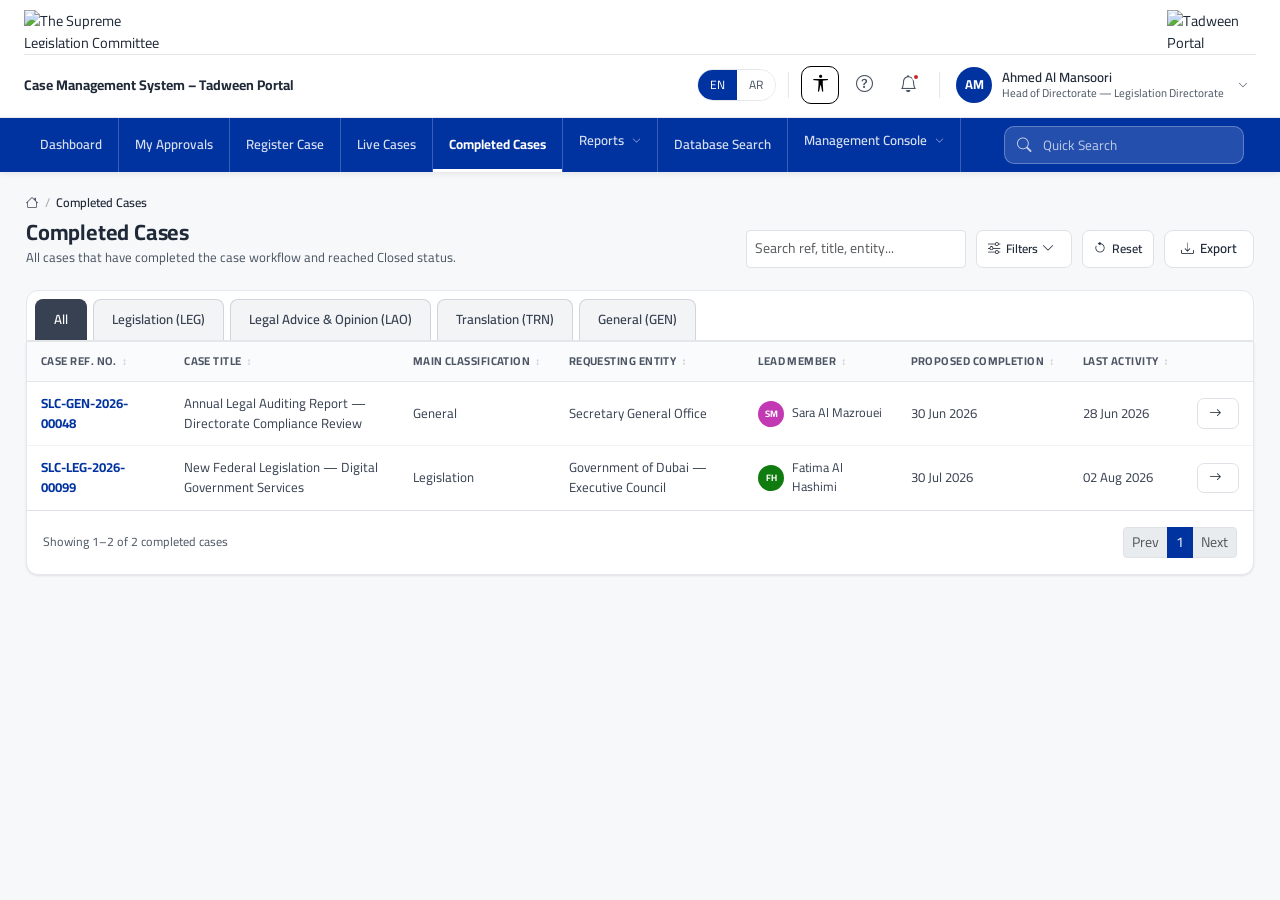
==== completed-cases.html @ bbded7d1 "Arabic text per client PPT, Register Case accordion, All tabs and filter updates - Arabic (slides 2-" ====
<!DOCTYPE html>
<html lang="en" dir="ltr">
<head>
<meta charset="UTF-8">
<script>(function(){try{localStorage.removeItem("slc_theme");}catch(e){}})();</script>
<link rel="icon" type="image/png" href="assets/dubai-crest-icon.png">
<meta name="viewport" content="width=device-width, initial-scale=1.0">
<title>Completed Cases — Case Management System – Tadween Portal</title>
<link href="https://cdn.jsdelivr.net/npm/bootstrap@5.3.3/dist/css/bootstrap.min.css" rel="stylesheet">
<link href="https://cdn.jsdelivr.net/npm/bootstrap-icons@1.11.3/font/bootstrap-icons.css" rel="stylesheet">
<link href="css/styles.css?v=2" rel="stylesheet">
</head>
<body>

<div id="__pageBody">

  <div class="page-title-row">
    <div>
      <h1 class="page-title" data-en="Completed Cases" data-ar="معاملات مغلقة">Completed Cases</h1>
      <div class="page-subtitle">All cases that have completed the case workflow and reached Closed status.</div>
    </div>
    <div class="page-title-actions">
      <input type="text" class="form-control form-control-sm" id="fSearch" placeholder="Search ref, title, entity..." style="width:220px;">
      <button class="btn btn-light border btn-sm" id="fToggleBtn" data-bs-toggle="collapse" data-bs-target="#fMoreFilters" aria-expanded="false">
        <i class="bi bi-sliders"></i>Filters<i class="bi bi-chevron-down ms-1"></i>
      </button>
      <button class="btn btn-light border btn-sm" id="fResetBtn"><i class="bi bi-arrow-counterclockwise"></i>Reset</button>
      <button class="btn btn-light border" id="exportBtn"><i class="bi bi-download"></i>Export</button>
    </div>
  </div>

  <!-- Additional filters (collapsed by default) -->
  <div class="collapse" id="fMoreFilters">
    <div class="filter-bar">
      <div class="row g-2 align-items-end">
        <div class="col-lg-2 col-md-3">
          <label>Main Classification</label>
          <select class="form-select form-select-sm" id="fMainClass"><option value="">All Main Classifications</option></select>
        </div>
        <div class="col-lg-2 col-md-3">
          <label>Sub-Classification</label>
          <select class="form-select form-select-sm" id="fCaseType"><option value="">Select main classification first...</option></select>
        </div>
        <div class="col-lg-2 col-md-3">
          <label>Team Leader</label>
          <select class="form-select form-select-sm" id="fLead"><option value="">All Team Leaders</option></select>
        </div>
        <div class="col-lg-2 col-md-3">
          <label>Duration From</label>
          <input type="date" class="form-control form-control-sm" id="fDateFrom">
        </div>
        <div class="col-lg-2 col-md-3">
          <label>Duration To</label>
          <input type="date" class="form-control form-control-sm" id="fDateTo">
        </div>
      </div>
    </div>
  </div>

  <!-- Classification tabs -->
  <div class="tab-nav" id="ccClassTabs">
    <button type="button" class="tab-btn active" data-code="ALL" data-en="All" data-ar="الكل">All</button>
    <button type="button" class="tab-btn" data-code="LEG" data-en="Legislation (LEG)" data-ar="التشريعات">Legislation (LEG)</button>
    <button type="button" class="tab-btn" data-code="LAO" data-en="Legal Advice &amp; Opinion (LAO)" data-ar="الفتوى والرأي القانوني">Legal Advice &amp; Opinion (LAO)</button>
    <button type="button" class="tab-btn" data-code="TRN" data-en="Translation (TRN)" data-ar="الترجمة">Translation (TRN)</button>
    <button type="button" class="tab-btn" data-code="GEN" data-en="General (GEN)" data-ar="العامة">General (GEN)</button>
  </div>

  <!-- Table -->
  <div class="table-card" style="border-top-left-radius:0;border-top-right-radius:0;">
    <div class="table-scroll">
      <table class="table-modern mb-0" id="completedCasesTable">
        <thead>
          <tr>
            <th class="sortable" data-sort="ref" data-en="Case Ref. No." data-ar="المرجع">Case Ref. No.</th>
            <th class="sortable" data-sort="title" data-en="Case Title" data-ar="عنوان المعاملة">Case Title</th>
            <th class="sortable" data-sort="workType" data-en="Main Classification" data-ar="التصنيف الأساسي">Main Classification</th>
            <th class="sortable" data-sort="requestingEntity" data-en="Requesting Entity" data-ar="الجهة الحكومية">Requesting Entity</th>
            <th class="sortable" data-sort="lead" data-en="Lead Member" data-ar="قائد المعاملة">Lead Member</th>
            <th class="sortable" data-sort="pcd" data-en="Proposed Completion" data-ar="موعد الانجاز">Proposed Completion</th>
            <th class="sortable" data-sort="lastActivity" data-en="Last Activity" data-ar="أخر تحديث">Last Activity</th>
            <th></th>
          </tr>
        </thead>
        <tbody id="completedCasesTbody"></tbody>
      </table>
    </div>
    <div class="d-flex align-items-center justify-content-between flex-wrap gap-2 px-3 py-3 border-top">
      <div class="text-muted-soft" id="ccResultCount" style="font-size:12.3px;"></div>
      <nav>
        <ul class="pagination pagination-sm mb-0" id="ccPagination"></ul>
      </nav>
    </div>
  </div>

</div>

<script src="https://cdn.jsdelivr.net/npm/bootstrap@5.3.3/dist/js/bootstrap.bundle.min.js"></script>
<script src="js/demo-data.js"></script>
<script src="js/app.js"></script>
<script src="js/completed-cases.js"></script>
</body>
</html>
---- css/styles.css ----
/* ============================================================================
   SLC Case Management System — Design System
   Supreme Legislation Committee, Dubai — Static Prototype

   Brand colors, typography and logos sourced from the official
   "Supreme Legislation Committee Brand Identity Guidelines" (First
   Edition 2020) and Government of Dubai visual identity manual.
   ============================================================================ */

@import url('https://fonts.googleapis.com/css2?family=Cairo:wght@400;500;600;700;800;900&family=Poppins:wght@400;500;600;700;800&display=swap');

:root {
  /* Blue + Grey enterprise government theme (replaces the earlier gold/bronze theme) */
  --primary-blue: #0033A0;
  --dark-blue: #0033A0;
  --darker-blue: #003D6B;
  --light-blue: #EAF4FB;

  --grey-50: #F7F8FA;
  --grey-100: #F3F4F6;
  --grey-200: #E5E7EB;
  --grey-400: #9CA3AF;
  --grey-600: #4B5563;
  --grey-800: #1F2937;

  --hover-red: #C62828;
  --hover-red-light: #FDECEC;

  --white: #FFFFFF;

  /* Legacy variable names kept so existing component CSS below (badges, tables,
     cards, etc.) repaints automatically under the new palette without a full rewrite. */
  --slc-primary: var(--primary-blue);
  --slc-primary-dark: var(--dark-blue);
  --slc-primary-darker: var(--darker-blue);
  --slc-secondary: #107C10;
  --slc-teal: #4DA3D9;
  --slc-brand-grey: #B2B2B2;
  --slc-bg: var(--grey-50);
  --slc-card: var(--white);
  --slc-text: var(--grey-800);
  --slc-muted: var(--grey-600);
  --slc-border: var(--grey-200);
  --slc-danger: var(--hover-red);
  --slc-warning: #D97706;
  --slc-success: #16A34A;
  --slc-info: var(--primary-blue);
  --slc-header-h: 108px;
  --slc-topnav-h: 48px;
  --slc-radius: 12px;
  --slc-radius-sm: 8px;
  --slc-shadow-sm: 0 1px 2px rgba(16, 24, 40, .04), 0 1px 3px rgba(16, 24, 40, .06);
  --slc-shadow-md: 0 4px 12px rgba(16, 24, 40, .06), 0 2px 4px rgba(16, 24, 40, .04);
  --slc-shadow-lg: 0 12px 32px rgba(16, 24, 40, .10);
  --slc-font: "Segoe UI", "Cairo", -apple-system, BlinkMacSystemFont, "Helvetica Neue", Arial, sans-serif;
}

* { box-sizing: border-box; }

html, body {
  height: 100%;
}

body {
  font-family: var(--slc-font);
  background: var(--slc-bg);
  color: var(--slc-text);
  font-size: 14.5px;
  line-height: 1.5;
  -webkit-font-smoothing: antialiased;
}

a { text-decoration: none; color: var(--slc-primary); }
a:hover { color: var(--hover-red); }

::selection { background: rgba(107, 79, 36, .18); }

/* Scrollbar */
::-webkit-scrollbar { width: 9px; height: 9px; }
::-webkit-scrollbar-track { background: transparent; }
::-webkit-scrollbar-thumb { background: #CBD5E1; border-radius: 8px; }
::-webkit-scrollbar-thumb:hover { background: #9CA3AF; }

/* ---------------------------------------------------------------------- */
/* App Shell — horizontal top navigation (no sidebar)                     */
/* ---------------------------------------------------------------------- */
.app-shell { display: flex; flex-direction: column; min-height: 100vh; }
.app-main { flex: 1; min-width: 0; display: flex; flex-direction: column; }

.app-brand-bar {
  background: #fff; border-bottom: 1px solid var(--slc-border);
  display: flex; flex-direction: column; justify-content: center; gap: 8px;
  padding: 10px 24px; position: sticky; top: 0; z-index: 40; min-height: var(--slc-header-h);
}
.app-brand-row { display: flex; align-items: center; justify-content: space-between; gap: 16px; }
.app-brand-row-logos { padding-bottom: 6px; border-bottom: 1px solid var(--slc-border); }
.app-brand-logo { height: 38px; width: auto; max-width: 180px; object-fit: contain; }
.app-brand-logo.logo-on-dark { display: none; }
[data-theme="dark"] .app-brand-logo.logo-on-light { display: none; }
[data-theme="dark"] .app-brand-logo.logo-on-dark { display: inline-block; }
.app-brand-name { white-space: nowrap; overflow: hidden; text-overflow: ellipsis; }
@media (max-width: 900px) {
  .app-brand-name { display: none; }
}

/* Horizontal top menu bar (below the header) */
.app-topnav {
  background: var(--dark-blue); position: sticky; top: var(--slc-header-h); z-index: 39;
  box-shadow: 0 2px 6px rgba(0,0,0,.08);
}
.app-topnav-inner { display: flex; align-items: stretch; padding: 0 24px; }
.app-topnav-inner > .topnav-link,
.app-topnav-inner > .topnav-item {
  border-right: 1px solid rgba(255,255,255,.22);
}
[dir="rtl"] .app-topnav-inner > .topnav-link,
[dir="rtl"] .app-topnav-inner > .topnav-item {
  border-right: none; border-left: 1px solid rgba(255,255,255,.22);
}
.topnav-link {
  display: flex; align-items: center; gap: 6px; padding: 13px 16px; font-size: 13.3px; font-weight: 600;
  color: rgba(255,255,255,.85); white-space: nowrap; position: relative; cursor: pointer; border: none; background: none;
}
.topnav-link i.bi-chevron-down { font-size: 9px; margin-left: 2px; opacity: .8; }
.topnav-link:hover, .topnav-link:focus { color: #fff; background: var(--hover-red); }
.topnav-link.active { color: #fff; background: var(--primary-blue); font-weight: 700; }
.topnav-link.active::after {
  content: ""; position: absolute; left: 0; right: 0; bottom: 0; height: 3px; background: #fff;
}

.topnav-item { position: relative; }
.topnav-dropdown {
  display: none; position: absolute; top: 100%; left: 0; min-width: 260px; background: #fff;
  border-radius: 0 0 10px 10px; box-shadow: var(--slc-shadow-lg); border: 1px solid var(--slc-border); border-top: none;
  z-index: 50; padding: 6px; max-height: 70vh; overflow-y: auto;
}
.topnav-item:hover .topnav-dropdown, .topnav-item.dropdown-open .topnav-dropdown { display: block; }
.topnav-dropdown a {
  display: flex; align-items: center; gap: 10px; padding: 9px 12px; border-radius: 8px;
  font-size: 13px; font-weight: 500; color: var(--slc-text); white-space: nowrap;
}
.topnav-dropdown a i { color: var(--slc-muted); width: 16px; text-align: center; }
.topnav-dropdown a:hover { background: var(--hover-red-light); color: var(--hover-red); }
.topnav-dropdown a:hover i { color: var(--hover-red); }
[dir="rtl"] .topnav-dropdown { left: auto; right: 0; }

/* Search box, pinned to the far right of the top menu bar */
.topnav-search { margin-left: auto; display: flex; align-items: center; padding: 8px 12px; }
.topnav-search .header-search { max-width: 260px; }
.topnav-search .header-search input {
  background: rgba(255,255,255,.14); border-color: rgba(255,255,255,.28); color: #fff;
}
.topnav-search .header-search input::placeholder { color: rgba(255,255,255,.7); }
.topnav-search .header-search i { color: rgba(255,255,255,.75); }
.topnav-search .header-search input:focus { background: #fff; color: var(--slc-text); box-shadow: 0 0 0 3px rgba(255,255,255,.25); }
.topnav-search .header-search input:focus + i,
.topnav-search .header-search input:focus ~ i { color: var(--slc-muted); }

.mobile-nav-toggle { display: none; }
@media (max-width: 900px) {
  .app-topnav-inner { flex-direction: column; padding: 0; display: none; }
  .app-topnav.mobile-open .app-topnav-inner { display: flex; }
  .topnav-item, .topnav-link { width: 100%; }
  .topnav-dropdown { position: static; box-shadow: none; border: none; display: none !important; }
  .topnav-item.dropdown-open .topnav-dropdown { display: block !important; }
  .mobile-nav-toggle { display: flex; }
  .topnav-search { margin-left: 0; width: 100%; padding: 10px 14px; }
  .topnav-search .header-search { max-width: none; }
}

.header-search {
  flex: 1; max-width: 440px; position: relative;
}
.header-search input {
  width: 100%; border: 1px solid var(--slc-border); background: var(--slc-bg);
  border-radius: 10px; padding: 8px 14px 8px 38px; font-size: 13.5px;
}
.header-search i { position: absolute; left: 13px; top: 50%; transform: translateY(-50%); color: var(--slc-muted); }
[dir="rtl"] .header-search input { padding: 8px 38px 8px 14px; }
[dir="rtl"] .header-search i { left: auto; right: 13px; }
.header-search input:focus { outline: none; border-color: var(--slc-primary); background: #fff; box-shadow: 0 0 0 3px rgba(0, 120, 212,.12); }

.header-actions { display: flex; align-items: center; gap: 6px; }

/* Accessibility (demo) — toggled by the eye icon in the top-right utility area */
html.a11y-mode { font-size: 106%; }
html.a11y-mode body { line-height: 1.65; }
html.a11y-mode a, html.a11y-mode .topnav-link, html.a11y-mode .tab-btn { text-decoration: underline; }
html.a11y-mode *:focus-visible { outline: 3px solid var(--hover-red) !important; outline-offset: 2px; }
.header-icon-btn {
  width: 38px; height: 38px; border-radius: 10px; border: 1px solid transparent;
  background: transparent; display: flex; align-items: center; justify-content: center;
  color: #4B5563; font-size: 17px; position: relative; cursor: pointer;
}
.header-icon-btn:hover { background: var(--hover-red-light); color: var(--hover-red); }

/* Accessibility icon — kept pure black/white (not color-dependent) for users
   who can only distinguish black and white. */
#a11yToggleBtn { color: #000; border-color: #000; }
#a11yToggleBtn:hover, #a11yToggleBtn.a11y-active { background: #000; color: #fff; }
.header-icon-btn .dot {
  position: absolute; top: 6px; right: 6px; width: 8px; height: 8px; border-radius: 50%;
  background: var(--slc-danger); border: 2px solid #fff;
}
.header-divider { width: 1px; height: 26px; background: var(--slc-border); margin: 0 6px; }

.header-user { display: flex; align-items: center; gap: 10px; padding: 4px 8px 4px 4px; border-radius: 10px; cursor: pointer; }
.header-user:hover { background: var(--slc-bg); }
.avatar {
  width: 36px; height: 36px; border-radius: 50%; display: flex; align-items: center; justify-content: center;
  color: #fff; font-weight: 700; font-size: 13px; flex-shrink: 0;
}
.header-user-text { line-height: 1.25; }
.header-user-text .name { font-size: 13.3px; font-weight: 600; color: var(--slc-text); }
.header-user-text .role { font-size: 11.3px; color: var(--slc-muted); }

.lang-switch {
  display: flex; align-items: center; border: 1px solid var(--slc-border); border-radius: 20px; overflow: hidden;
  font-size: 12px; font-weight: 600;
}
.lang-switch button { border: none; background: #fff; padding: 6px 12px; color: var(--slc-muted); cursor: pointer; }
.lang-switch button.active { background: var(--slc-primary); color: #fff; }

/* Breadcrumb + page header */
.page-wrap { padding: 22px 26px 60px; max-width: 1600px; }
.breadcrumb-row { display: flex; align-items: center; gap: 6px; font-size: 12.5px; color: var(--slc-muted); margin-bottom: 6px; }
.breadcrumb-row a { color: var(--slc-muted); }
.breadcrumb-row a:hover { color: var(--hover-red); }

.form-check-input:checked { background-color: var(--slc-primary); border-color: var(--slc-primary); }
.form-check-input:focus { border-color: var(--slc-primary); box-shadow: 0 0 0 3px rgba(107, 79, 36, .18); }
.form-control:focus, .form-select:focus { border-color: var(--slc-primary); box-shadow: 0 0 0 3px rgba(107, 79, 36, .18); }
.breadcrumb-row .sep { opacity: .5; }
.breadcrumb-row .current { color: var(--slc-text); font-weight: 600; }

.page-title-row { display: flex; align-items: flex-end; justify-content: space-between; gap: 16px; margin-bottom: 22px; flex-wrap: wrap; }
.page-title { font-size: 22px; font-weight: 700; color: var(--slc-text); margin: 0; letter-spacing: -.2px; }
.page-subtitle { font-size: 13px; color: var(--slc-muted); margin-top: 3px; }
.page-title-actions { display: flex; gap: 10px; flex-wrap: wrap; }

/* ---------------------------------------------------------------------- */
/* Buttons                                                                 */
/* ---------------------------------------------------------------------- */
.btn { font-size: 13.3px; font-weight: 600; border-radius: 9px; padding: 8px 16px; border: 1px solid transparent; }
.btn-sm { padding: 5px 11px; font-size: 12.3px; border-radius: 7px; }
.btn-primary { background: var(--slc-primary); border-color: var(--slc-primary); }
.btn-primary:hover { background: var(--hover-red); border-color: var(--hover-red); }
.btn-outline-primary { color: var(--slc-primary); border-color: var(--grey-200); }
.page-item.active .page-link { background-color: var(--slc-primary); border-color: var(--slc-primary); color: #fff; }
.page-link { color: var(--slc-primary); }
.page-link:hover { color: var(--hover-red); background: var(--hover-red-light); }
.btn-outline-primary:hover { background: var(--hover-red); border-color: var(--hover-red); color: #fff; }
.btn-light { background: #fff; border-color: var(--slc-border); color: var(--slc-text); }
.btn-light:hover { background: var(--slc-bg); }
.btn-success { background: var(--slc-secondary); border-color: var(--slc-secondary); }
.btn i { margin-right: 6px; }
[dir="rtl"] .btn i { margin-right: 0; margin-left: 6px; }

/* ---------------------------------------------------------------------- */
/* Cards                                                                   */
/* ---------------------------------------------------------------------- */
.card { border: 1px solid var(--slc-border); border-radius: var(--slc-radius); box-shadow: var(--slc-shadow-sm); }
.card-header { background: #fff; border-bottom: 1px solid var(--slc-border); padding: 14px 18px; font-weight: 700; font-size: 14px; }
.card-body { padding: 18px; }

.kpi-card {
  background: #fff; border: 1px solid var(--slc-border); border-radius: var(--slc-radius);
  padding: 18px; box-shadow: var(--slc-shadow-sm); position: relative; overflow: hidden;
}
.kpi-card .kpi-icon {
  width: 42px; height: 42px; border-radius: 11px; display: flex; align-items: center; justify-content: center;
  font-size: 19px; margin-bottom: 14px;
}
.kpi-card .kpi-value { font-size: 26px; font-weight: 800; color: var(--slc-text); line-height: 1; }
.kpi-card .kpi-label { font-size: 12.5px; color: var(--slc-muted); margin-top: 6px; font-weight: 500; }
.kpi-card .kpi-trend { font-size: 11.5px; font-weight: 700; margin-top: 10px; display: flex; align-items: center; gap: 4px; }

.kpi-card-link { display: block; text-decoration: none; color: inherit; transition: transform .15s ease, box-shadow .15s ease, border-color .15s ease; border-radius: var(--slc-radius); }
.kpi-card-link:hover { transform: translateY(-2px); text-decoration: none; color: inherit; }
.kpi-card-link:hover .kpi-card { box-shadow: var(--slc-shadow-md); border-color: var(--grey-400); }

/* Compact variant — icon sits next to the value, used on the Dashboard */
.kpi-card.compact { padding: 12px 14px; }
.kpi-card.compact .kpi-top { display: flex; align-items: center; gap: 10px; }
.kpi-card.compact .kpi-icon { width: 32px; height: 32px; border-radius: 9px; font-size: 15px; margin-bottom: 0; flex-shrink: 0; }
.kpi-card.compact .kpi-value { font-size: 21px; }
.kpi-card.compact .kpi-label { font-size: 12px; margin-top: 5px; }
.kpi-card.compact .kpi-trend { font-size: 11px; margin-top: 6px; }
.kpi-card .kpi-trend.up { color: var(--slc-success); }
.kpi-card .kpi-trend.down { color: var(--slc-danger); }

.section-card { background: #fff; border: 1px solid var(--slc-border); border-radius: var(--slc-radius); box-shadow: var(--slc-shadow-sm); margin-bottom: 18px; scroll-margin-top: 84px; transition: box-shadow .3s ease, border-color .3s ease; }
.section-card.section-flash { border-color: var(--primary-blue); box-shadow: 0 0 0 3px rgba(0,120,212,.25); }
.section-card .sc-header {
  display: flex; align-items: center; justify-content: space-between; padding: 15px 18px;
  border-bottom: 1px solid var(--slc-border); font-weight: 700; font-size: 14.5px;
}
.section-card .sc-body { padding: 18px; }

/* ---------------------------------------------------------------------- */
/* Badges / Status                                                         */
/* ---------------------------------------------------------------------- */
.badge-status {
  display: inline-flex; align-items: center; gap: 5px; padding: 3px 10px; border-radius: 20px;
  font-size: 11.3px; font-weight: 700; white-space: nowrap;
}
.badge-status::before { content: ""; width: 6px; height: 6px; border-radius: 50%; background: currentColor; }
.badge-muted { background: #F3F4F6; color: #6B7280; }
.badge-warning { background: #FEF3C7; color: #B45309; }
.badge-orange { background: #FFE8D1; color: #C2540A; }
.badge-info { background: var(--light-blue); color: var(--primary-blue); }
.badge-primary-dark { background: #D6EAF8; color: var(--dark-blue); }
.badge-navy { background: #BFDDF6; color: var(--darker-blue); }
.badge-purple-dark { background: #EDE3F8; color: #6B3FA0; }
.badge-purple { background: #F1E9FE; color: #7C3AED; }
.badge-pale-yellow { background: #FEF9C3; color: #A16207; }
.badge-maroon { background: #FCE7E3; color: #7C2D12; }
.badge-success { background: #DCFCE7; color: #15803D; }
.badge-danger { background: #FEE2E2; color: #B91C1C; }
.badge-pink { background: #FCE7F3; color: #BE185D; }
.badge-grey { background: #F3F4F6; color: #6B7280; }
.badge-dark-brown { background: var(--grey-100); color: var(--grey-600); }

.badge-urgency-Low { background: #EEF2FF; color: #4338CA; padding: 2px 9px; border-radius: 20px; font-size: 11px; font-weight: 700; }
.badge-urgency-Medium { background: var(--light-blue); color: var(--dark-blue); padding: 2px 9px; border-radius: 20px; font-size: 11px; font-weight: 700; }
.badge-urgency-High { background: #FFEDD5; color: #C2410C; padding: 2px 9px; border-radius: 20px; font-size: 11px; font-weight: 700; }
.badge-urgency-Very.High, .badge-urgency-VeryHigh { background: #FEE2E2; color: #B91C1C; padding: 2px 9px; border-radius: 20px; font-size: 11px; font-weight: 700; }

.classified-flag {
  display: inline-flex; align-items: center; gap: 4px; font-size: 10.5px; font-weight: 700;
  color: var(--dark-blue); background: var(--light-blue); padding: 2px 8px; border-radius: 6px; border: 1px solid #BFDDF6;
}
tr.row-classified { background: var(--grey-50) !important; }
tr.row-classified:hover { background: var(--hover-red-light) !important; }

/* ---------------------------------------------------------------------- */
/* Tables                                                                  */
/* ---------------------------------------------------------------------- */
.table-modern { width: 100%; border-collapse: separate; border-spacing: 0; font-size: 13.2px; }
.table-modern thead th {
  background: #FAFBFD; color: #4B5563; font-weight: 700; font-size: 11.3px;
  text-transform: uppercase; letter-spacing: .04em; padding: 11px 14px; text-align: left;
  border-bottom: 1px solid var(--slc-border); white-space: nowrap;
}
[dir="rtl"] .table-modern thead th { text-align: right; }
.table-modern tbody td { padding: 12px 14px; border-bottom: 1px solid #F1F3F6; vertical-align: middle; color: #374151; }
.table-modern tbody tr:hover { background: var(--hover-red-light); }
.table-modern tbody tr:last-child td { border-bottom: none; }
.table-modern .ref-link { font-weight: 700; color: var(--primary-blue); }
.table-card { background: #fff; border: 1px solid var(--slc-border); border-radius: var(--slc-radius); overflow: hidden; box-shadow: var(--slc-shadow-sm); }
.table-scroll { overflow-x: auto; }

.filter-bar { background: #fff; border: 1px solid var(--slc-border); border-radius: var(--slc-radius); padding: 14px 16px; margin-bottom: 16px; box-shadow: var(--slc-shadow-sm); }
.filter-bar .form-select, .filter-bar .form-control { font-size: 12.8px; border-radius: 8px; }
.filter-bar label { font-size: 11px; font-weight: 700; color: var(--slc-muted); text-transform: uppercase; letter-spacing: .03em; margin-bottom: 4px; }

/* Sortable table headers (Live Cases / Completed Cases) */
.table-modern th.sortable { cursor: pointer; user-select: none; white-space: nowrap; }
.table-modern th.sortable::after { content: "\2195"; font-size: 10px; opacity: .35; margin-left: 5px; }
.table-modern th.sortable.sort-asc::after { content: "\2191"; opacity: 1; color: var(--slc-primary); }
.table-modern th.sortable.sort-desc::after { content: "\2193"; opacity: 1; color: var(--slc-primary); }

/* ---------------------------------------------------------------------- */
/* Milestone tracker (Case Workspace)                                      */
/* ---------------------------------------------------------------------- */
.milestone-tracker { display: flex; align-items: flex-start; overflow-x: auto; padding: 6px 2px 4px; }
.ms-step { flex: 1; min-width: 118px; text-align: center; position: relative; padding: 0 6px; }
.ms-step .ms-line { position: absolute; top: 17px; left: -50%; width: 100%; height: 2px; background: var(--slc-border); z-index: 0; }
.ms-step:first-child .ms-line { display: none; }
.ms-step.done .ms-line, .ms-step.current .ms-line { background: var(--slc-primary); }
.ms-dot {
  width: 34px; height: 34px; border-radius: 50%; background: #fff; border: 2px solid var(--slc-border);
  display: flex; align-items: center; justify-content: center; margin: 0 auto 8px; position: relative; z-index: 1;
  font-size: 14px; color: var(--slc-muted); font-weight: 700;
}
.ms-step.done .ms-dot { background: var(--slc-primary); border-color: var(--slc-primary); color: #fff; }
.ms-step.current .ms-dot { background: #fff; border-color: var(--slc-primary); color: var(--slc-primary); box-shadow: 0 0 0 4px rgba(0, 120, 212,.14); }
.ms-label { font-size: 11.6px; font-weight: 600; color: var(--slc-muted); }
.ms-step.done .ms-label, .ms-step.current .ms-label { color: var(--slc-text); }
.ms-step.current .ms-label { color: var(--dark-blue); font-weight: 700; }

/* ---------------------------------------------------------------------- */
/* Workflow stepper (Case Workspace) — Registered / Pre-Approved /          */
/* In Progress / Pre-Closure Approval / Closed. Blue = done/current,       */
/* grey = upcoming. Red is reserved for hover only.                        */
/* ---------------------------------------------------------------------- */
.workflow-stepper { display: flex; align-items: flex-start; overflow-x: auto; padding: 10px 2px 4px; }
.wf-step { flex: 1; min-width: 140px; text-align: center; position: relative; padding: 0 8px; cursor: default; }
.wf-step .wf-line { position: absolute; top: 20px; left: -50%; width: 100%; height: 3px; background: var(--grey-200); z-index: 0; }
.wf-step:first-child .wf-line { display: none; }
.wf-step.done .wf-line, .wf-step.current .wf-line { background: var(--primary-blue); }
.wf-dot {
  width: 40px; height: 40px; border-radius: 50%; background: #fff; border: 3px solid var(--grey-200);
  display: flex; align-items: center; justify-content: center; margin: 0 auto 10px; position: relative; z-index: 1;
  font-size: 16px; color: var(--grey-400); font-weight: 700;
}
.wf-step.done .wf-dot { background: var(--primary-blue); border-color: var(--primary-blue); color: #fff; }
.wf-step.current .wf-dot { background: #fff; border-color: var(--primary-blue); color: var(--primary-blue); box-shadow: 0 0 0 5px var(--light-blue); }
.wf-label { font-size: 12.5px; font-weight: 600; color: var(--grey-400); }
.wf-step.done .wf-label, .wf-step.current .wf-label { color: var(--slc-text); }
.wf-step.current .wf-label { color: var(--primary-blue); font-weight: 800; }

/* ---------------------------------------------------------------------- */
/* Horizontal tab interface — Register Case / Case Workspace              */
/* ---------------------------------------------------------------------- */
.tab-nav {
  display: flex; gap: 6px; overflow-x: auto; background: #fff; border: 1px solid var(--slc-border);
  border-radius: var(--slc-radius) var(--slc-radius) 0 0; padding: 8px 8px 0;
}
.tab-btn {
  border: 1px solid #D1D5DB; background: #F3F4F6; border-bottom: none; padding: 10px 18px; font-size: 13.3px; font-weight: 600;
  color: #374151; white-space: nowrap; position: relative; cursor: pointer; border-radius: 8px 8px 0 0;
  transition: color .15s ease, background .15s ease;
}
.tab-btn:hover { background: var(--hover-red-light); color: var(--hover-red); }
.tab-btn.active { background: #374151; color: #FFFFFF; border-color: #374151; }
.tab-btn.active:hover { background: #374151; color: #FFFFFF; }
.tab-panels { background: #fff; border: 1px solid var(--slc-border); border-top: none; border-radius: 0 0 var(--slc-radius) var(--slc-radius); box-shadow: var(--slc-shadow-sm); margin-bottom: 18px; }
.tab-panel { display: none; padding: 20px; animation: tabFadeIn .18s ease; }
.tab-panel.active { display: block; }
/* Accordion sections — Register Case */
.case-accordion { display: flex; flex-direction: column; gap: 10px; margin-bottom: 18px; }
.acc-item { background: #fff; border: 1px solid var(--slc-border); border-radius: var(--slc-radius); box-shadow: var(--slc-shadow-sm); overflow: hidden; }
.acc-head {
  width: 100%; display: flex; align-items: center; justify-content: space-between; border: none; background: #F3F4F6;
  padding: 12px 18px; font-size: 14px; font-weight: 700; color: #374151; cursor: pointer; text-align: left;
  transition: color .15s ease, background .15s ease;
}
.acc-head:hover { background: var(--hover-red-light); color: var(--hover-red); }
.acc-item.open .acc-head { background: #374151; color: #FFFFFF; }
.acc-head i { transition: transform .2s ease; }
.acc-item.open .acc-head i { transform: rotate(180deg); }
.acc-body { display: none; padding: 20px; animation: tabFadeIn .18s ease; }
.acc-item.open .acc-body { display: block; }
@keyframes tabFadeIn { from { opacity: 0; transform: translateY(4px); } to { opacity: 1; transform: translateY(0); } }

/* ---------------------------------------------------------------------- */
/* Expandable workspace sections                                          */
/* ---------------------------------------------------------------------- */
.ws-section { background: #fff; border: 1px solid var(--slc-border); border-radius: var(--slc-radius); margin-bottom: 14px; overflow: hidden; box-shadow: var(--slc-shadow-sm); }
.ws-section-head {
  display: flex; align-items: center; gap: 12px; padding: 15px 18px; cursor: pointer; user-select: none;
}
.ws-section-head:hover { background: #FAFBFE; }
.ws-section-head .ws-icon {
  width: 36px; height: 36px; border-radius: 9px; background: var(--light-blue); color: var(--slc-primary);
  display: flex; align-items: center; justify-content: center; font-size: 16px; flex-shrink: 0;
}
.ws-section-head .ws-title { font-weight: 700; font-size: 14.5px; flex: 1; }
.ws-section-head .ws-meta { font-size: 12px; color: var(--slc-muted); margin-right: 8px; }
.ws-section-head .chevron { transition: transform .2s ease; color: var(--slc-muted); }
.ws-section.open .chevron { transform: rotate(180deg); }
.ws-section-body { padding: 0 18px 20px; display: none; }
.ws-section.open .ws-section-body { display: block; }

/* ---------------------------------------------------------------------- */
/* Activity timeline                                                       */
/* ---------------------------------------------------------------------- */
.timeline { position: relative; padding-left: 30px; }
[dir="rtl"] .timeline { padding-left: 0; padding-right: 30px; }
.timeline::before { content: ""; position: absolute; left: 10px; top: 4px; bottom: 4px; width: 2px; background: var(--slc-border); }
[dir="rtl"] .timeline::before { left: auto; right: 10px; }
.timeline-item { position: relative; padding-bottom: 22px; }
.timeline-item:last-child { padding-bottom: 0; }
.timeline-dot {
  position: absolute; left: -30px; top: 2px; width: 22px; height: 22px; border-radius: 50%;
  background: var(--light-blue); border: 2px solid #fff; box-shadow: 0 0 0 2px var(--slc-border);
  display: flex; align-items: center; justify-content: center; color: var(--slc-primary); font-size: 11px;
}
[dir="rtl"] .timeline-dot { left: auto; right: -30px; }
.timeline-card { background: #FAFBFE; border: 1px solid var(--slc-border); border-radius: 10px; padding: 12px 14px; }
.timeline-head { display: flex; align-items: center; justify-content: between; gap: 8px; margin-bottom: 4px; }
.timeline-type { font-weight: 700; font-size: 13.3px; }
.timeline-meta { font-size: 11.5px; color: var(--slc-muted); }
.timeline-desc { font-size: 12.8px; color: #374151; margin-top: 4px; }
.timeline-attach { display: flex; gap: 6px; margin-top: 8px; flex-wrap: wrap; }
.timeline-attach a { font-size: 11.5px; background: #fff; border: 1px solid var(--slc-border); padding: 3px 9px; border-radius: 7px; color: var(--slc-text); }
.timeline-attach a i { color: var(--slc-primary); margin-right: 4px; }

/* ---------------------------------------------------------------------- */
/* Checklist                                                               */
/* ---------------------------------------------------------------------- */
.checklist-progress-wrap { display: flex; align-items: center; gap: 12px; margin-bottom: 16px; }
.checklist-progress-bar { flex: 1; height: 10px; background: #F3F4F6; border-radius: 20px; overflow: hidden; }
.checklist-progress-bar .fill { height: 100%; background: linear-gradient(90deg, var(--slc-primary), var(--slc-teal)); border-radius: 20px; }

.lc-progress-bar, .reg-progress-bar { flex: 1; height: 6px; min-width: 60px; background: #F3F4F6; border-radius: 20px; overflow: hidden; }
.lc-progress-bar .fill, .reg-progress-bar .fill { height: 100%; background: linear-gradient(90deg, var(--slc-primary), var(--slc-teal)); border-radius: 20px; }
[data-theme="dark"] .lc-progress-bar, [data-theme="dark"] .reg-progress-bar { background: rgba(255, 255, 255, .08); }
.checklist-item { display: flex; align-items: center; gap: 12px; padding: 10px 4px; border-bottom: 1px solid #F1F3F6; }
.checklist-item:last-child { border-bottom: none; }
.checklist-icon { width: 24px; height: 24px; border-radius: 50%; display: flex; align-items: center; justify-content: center; font-size: 12px; flex-shrink: 0; }
.checklist-icon.completed { background: #DCFCE7; color: #16A34A; }
.checklist-icon.pending { background: #F3F4F6; color: #9CA3AF; }
.checklist-icon.attention { background: #FEF3C7; color: #D97706; }
.checklist-label { flex: 1; font-size: 13.2px; }
.checklist-item.completed .checklist-label { color: var(--slc-text); }
.checklist-item.pending .checklist-label { color: var(--slc-muted); }

/* ---------------------------------------------------------------------- */
/* Documents                                                               */
/* ---------------------------------------------------------------------- */
.dropzone {
  border: 2px dashed #BFDDF6; border-radius: var(--slc-radius); background: var(--light-blue);
  padding: 34px 20px; text-align: center; color: var(--slc-muted); margin-bottom: 18px; cursor: pointer;
}
.dropzone:hover { border-color: var(--hover-red); background: var(--hover-red-light); }
.dropzone:hover i { color: var(--hover-red); }
.dropzone i { font-size: 30px; color: var(--slc-primary); margin-bottom: 10px; display: block; }
.doc-row { display: flex; align-items: center; gap: 12px; padding: 11px 6px; border-bottom: 1px solid #F1F3F6; }
.doc-icon { width: 38px; height: 38px; border-radius: 9px; background: var(--light-blue); color: var(--slc-primary); display: flex; align-items: center; justify-content: center; font-size: 17px; flex-shrink: 0; }
.doc-icon.pdf { background: #FEE2E2; color: #B91C1C; }
.doc-icon.word { background: #D6EAF8; color: var(--dark-blue); }

/* ---------------------------------------------------------------------- */
/* Kanban (Tasks)                                                          */
/* ---------------------------------------------------------------------- */
.kanban-col { background: #F8FAFC; border: 1px solid var(--slc-border); border-radius: var(--slc-radius); padding: 12px; height: 100%; }
.kanban-col-head { display: flex; align-items: center; justify-content: space-between; margin-bottom: 12px; padding: 0 4px; }
.kanban-col-head .title { font-weight: 700; font-size: 13px; }
.kanban-card { background: #fff; border: 1px solid var(--slc-border); border-radius: 10px; padding: 12px; margin-bottom: 10px; box-shadow: var(--slc-shadow-sm); }
.kanban-card .k-title { font-size: 12.8px; font-weight: 600; margin-bottom: 6px; }
.kanban-card .k-case { font-size: 11px; color: var(--slc-primary-darker); font-weight: 700; }
.kanban-card .k-meta { display: flex; align-items: center; justify-content: space-between; margin-top: 8px; font-size: 11px; color: var(--slc-muted); }

/* ---------------------------------------------------------------------- */
/* Modals / Toasts                                                         */
/* ---------------------------------------------------------------------- */
.toast-stack { position: fixed; top: 78px; right: 22px; z-index: 999; display: flex; flex-direction: column; gap: 10px; }
[dir="rtl"] .toast-stack { right: auto; left: 22px; }
.slc-toast {
  background: #fff; border: 1px solid var(--slc-border); border-left: 4px solid var(--slc-success);
  border-radius: 10px; box-shadow: var(--slc-shadow-md); padding: 12px 16px; min-width: 300px;
  display: flex; align-items: flex-start; gap: 10px; font-size: 13px; animation: toastIn .25s ease;
}
[dir="rtl"] .slc-toast { border-left: 1px solid var(--slc-border); border-right: 4px solid var(--slc-success); }
.slc-toast i { color: var(--slc-success); font-size: 17px; margin-top: 1px; }
@keyframes toastIn { from { opacity: 0; transform: translateY(-8px); } to { opacity: 1; transform: translateY(0); } }

.demo-success-icon { background: #DCFCE7; color: #16A34A; }
[data-theme="dark"] .demo-success-icon { background: rgba(74, 222, 128, .16); color: #4ADE80; }

/* Login page */
.login-top-logos {
  display: flex; align-items: center; justify-content: space-between; gap: 16px;
  padding: 14px 32px; background: #fff; border-bottom: 1px solid var(--slc-border);
}
.login-shell { min-height: calc(100vh - 74px); display: flex; }
.login-aside {
  flex: 1.1;
  background: url("../assets/SLLandingPAge.png");
  background-size: cover; background-position: center;
  color: #fff; display: flex; flex-direction: column; justify-content: center; padding: 60px 64px; position: relative; overflow: hidden;
}
.login-aside::before {
  content: ""; position: absolute; inset: 0; opacity: .08;
  background-image: url("data:image/svg+xml;utf8,<svg xmlns='http://www.w3.org/2000/svg' width='80' height='80' viewBox='0 0 80 80'><g fill='none' stroke='%23ffffff' stroke-width='1'><path d='M40 0 L80 40 L40 80 L0 40 Z'/><path d='M40 0 L40 80 M0 40 L80 40'/><rect x='20' y='20' width='40' height='40'/></g></svg>");
  background-size: 80px 80px;
}
.login-aside-crest { position: absolute; top: 32px; right: 40px; opacity: .9; }
[dir="rtl"] .login-aside-crest { right: auto; left: 40px; }
.login-form-side { flex: 1; display: flex; align-items: center; justify-content: center; background: #fff; padding: 40px; position: relative; }
.login-lang-switch { position: absolute; top: 24px; right: 40px; }
[dir="rtl"] .login-lang-switch { right: auto; left: 40px; }
.login-card { width: 100%; max-width: 400px; }
.login-card .btn-primary { background: var(--primary-blue); border-color: var(--primary-blue); }
.login-card .btn-primary:hover { background: var(--hover-red); border-color: var(--hover-red); }
.login-card .form-check-input:checked { background-color: var(--primary-blue); border-color: var(--primary-blue); }
.login-card .form-check-input:focus { border-color: var(--primary-blue); box-shadow: 0 0 0 3px rgba(0, 120, 212, .25); }

/* Utility */
.text-muted-soft { color: var(--slc-muted); }
.fw-700 { font-weight: 700; }
.rounded-16 { border-radius: 16px; }
.cursor-pointer { cursor: pointer; }
.chart-box { position: relative; height: 260px; }
.chart-box.sm { height: 200px; }
.legend-dot { width: 9px; height: 9px; border-radius: 50%; display: inline-block; margin-right: 6px; }

/* RTL helpers */
[dir="rtl"] .me-auto { margin-right: 0 !important; margin-left: auto !important; }
[dir="rtl"] .ms-auto { margin-left: 0 !important; margin-right: auto !important; }
[dir="rtl"] .text-start { text-align: right !important; }
[dir="rtl"] .text-end { text-align: left !important; }

/* Responsive */
@media (max-width: 640px) {
  .header-search { display: none; }
  .page-wrap { padding: 16px; }
}

.hidden-print { }
@media print {
  .app-brand-bar, .app-topnav, .filter-bar, .page-title-actions, .toast-stack { display: none !important; }
  .app-main { width: 100%; }
}

/* ============================================================================
   DARK THEME
   Toggled via [data-theme="dark"] on <html>. Core surface/text/border/brand
   variables are redefined here; every rule already written with var(--slc-*)
   above adapts automatically. Rules below cover the remaining hardcoded
   hex values (pastel badges/icons, Bootstrap form controls, dropdowns,
   modals) that don't derive from the variable system.
   ============================================================================ */
[data-theme="dark"] {
  --slc-bg: #0B1220;
  --slc-card: #131C2E;
  --slc-card-alt: #1A2436;
  --slc-hover: rgba(255, 255, 255, .05);
  --slc-text: #E5E9F0;
  --slc-muted: #8FA0B8;
  --slc-border: #26334A;
  --slc-primary: #4DA3E0;
  --slc-primary-dark: #7CC0EE;
  --slc-primary-darker: #A9D6F5;
  --slc-secondary: #2ED573;
  --slc-teal: #4DA3E0;
  --slc-danger: #FF5C82;
  --slc-warning: #FBBF24;
  --slc-success: #4ADE80;
  --slc-info: #4DA3E0;
  --slc-shadow-sm: 0 1px 2px rgba(0, 0, 0, .35), 0 1px 3px rgba(0, 0, 0, .3);
  --slc-shadow-md: 0 4px 14px rgba(0, 0, 0, .45), 0 2px 6px rgba(0, 0, 0, .3);
  --slc-shadow-lg: 0 16px 40px rgba(0, 0, 0, .6);
  color-scheme: dark;
}

/* Scrollbar */
[data-theme="dark"] ::-webkit-scrollbar-thumb { background: #34455F; }
[data-theme="dark"] ::-webkit-scrollbar-thumb:hover { background: #46597A; }
[data-theme="dark"] ::selection { background: rgba(217, 184, 118, .28); }

/* Shell surfaces that use a literal #fff instead of a variable */
[data-theme="dark"] .app-sidebar,
[data-theme="dark"] .app-header,
[data-theme="dark"] .sidebar-collapse-btn,
[data-theme="dark"] .lang-switch button,
[data-theme="dark"] .theme-switch button,
[data-theme="dark"] .btn-light,
[data-theme="dark"] .card,
[data-theme="dark"] .card-header,
[data-theme="dark"] .kpi-card,
[data-theme="dark"] .section-card,
[data-theme="dark"] .table-card,
[data-theme="dark"] .filter-bar,
[data-theme="dark"] .ms-dot,
[data-theme="dark"] .ws-section,
[data-theme="dark"] .timeline-attach a,
[data-theme="dark"] .kanban-card,
[data-theme="dark"] .slc-toast,
[data-theme="dark"] .login-form-side {
  background-color: var(--slc-card);
}
[data-theme="dark"] .ms-step.current .ms-dot { background-color: var(--slc-card); }

[data-theme="dark"] .header-icon-btn { color: #B6C2D6; }
[data-theme="dark"] .header-icon-btn .dot { border-color: var(--slc-card); }
[data-theme="dark"] .header-search input { background: var(--slc-card-alt); color: var(--slc-text); }
[data-theme="dark"] .header-search input:focus { background: var(--slc-card); box-shadow: 0 0 0 3px rgba(217, 184, 118, .18); }
[data-theme="dark"] .header-user:hover { background: var(--slc-hover); }
[data-theme="dark"] .btn-light:hover { background: var(--slc-hover); }
[data-theme="dark"] .doc-row { border-bottom-color: var(--slc-border); }
[data-theme="dark"] .btn-outline-primary { border-color: rgba(217, 184, 118, .45); }
[data-theme="dark"] .ws-section-head:hover { background: var(--slc-card-alt); }
[data-theme="dark"] .ws-section-head .ws-icon,
[data-theme="dark"] .timeline-dot,
[data-theme="dark"] .doc-icon {
  background: rgba(217, 184, 118, .16);
}
[data-theme="dark"] .timeline-dot { border-color: var(--slc-card); box-shadow: 0 0 0 2px var(--slc-border); }
[data-theme="dark"] .doc-icon.pdf { background: rgba(248, 113, 113, .16); color: #FCA5A5; }
[data-theme="dark"] .doc-icon.word { background: rgba(191, 154, 94, .18); color: #D9B876; }
[data-theme="dark"] .timeline-card { background: var(--slc-card-alt); }
[data-theme="dark"] .timeline-desc { color: #C7D2E2; }
[data-theme="dark"] .kanban-col { background: rgba(255, 255, 255, .025); }
[data-theme="dark"] .dropzone { background: rgba(217, 184, 118, .05); border-color: rgba(217, 184, 118, .35); }
[data-theme="dark"] .dropzone:hover { background: rgba(217, 184, 118, .1); }
[data-theme="dark"] .checklist-progress-bar { background: rgba(255, 255, 255, .08); }
[data-theme="dark"] .checklist-item { border-bottom-color: var(--slc-border); }
[data-theme="dark"] .checklist-icon.completed { background: rgba(74, 222, 128, .16); color: #4ADE80; }
[data-theme="dark"] .checklist-icon.pending { background: rgba(255, 255, 255, .08); color: #8FA0B8; }
[data-theme="dark"] .checklist-icon.attention { background: rgba(251, 191, 36, .16); color: #FBBF24; }

/* Icon chips that carry an inline pastel background (KPI tiles, module tiles) */
[data-theme="dark"] .kpi-icon,
[data-theme="dark"] .rc-icon,
[data-theme="dark"] .mt-icon,
[data-theme="dark"] .crc-icon {
  filter: brightness(.6) saturate(1.4);
}

/* Tables */
[data-theme="dark"] .table-modern thead th { background: var(--slc-card-alt); color: #B6C2D6; border-bottom-color: var(--slc-border); }
[data-theme="dark"] .table-modern tbody td { color: #C7D2E2; border-bottom-color: var(--slc-border); }
[data-theme="dark"] .table-modern tbody tr:hover { background: var(--slc-hover); }
[data-theme="dark"] tr.row-classified { background: rgba(217, 184, 118, .07) !important; }
[data-theme="dark"] tr.row-classified:hover { background: rgba(217, 184, 118, .12) !important; }

/* Badges */
[data-theme="dark"] .badge-muted { background: rgba(255, 255, 255, .08); color: #B6C2D6; }
[data-theme="dark"] .badge-warning { background: rgba(217, 119, 6, .2); color: #FCD34D; }
[data-theme="dark"] .badge-orange { background: rgba(194, 84, 10, .22); color: #FDBA74; }
[data-theme="dark"] .badge-info { background: rgba(217, 184, 118, .22); color: #E8CB94; }
[data-theme="dark"] .badge-primary-dark { background: rgba(191, 154, 94, .3); color: #D9B876; }
[data-theme="dark"] .badge-navy { background: rgba(107, 79, 36, .4); color: #F2DFB8; }
[data-theme="dark"] .badge-purple-dark { background: rgba(107, 63, 160, .3); color: #D8B4FE; }
[data-theme="dark"] .badge-purple { background: rgba(124, 58, 237, .26); color: #D8B4FE; }
[data-theme="dark"] .badge-pale-yellow { background: rgba(161, 98, 7, .24); color: #FDE68A; }
[data-theme="dark"] .badge-maroon { background: rgba(124, 45, 18, .3); color: #FCA5A5; }
[data-theme="dark"] .badge-success { background: rgba(21, 128, 61, .24); color: #86EFAC; }
[data-theme="dark"] .badge-danger { background: rgba(185, 28, 28, .26); color: #FCA5A5; }
[data-theme="dark"] .badge-pink { background: rgba(190, 24, 93, .26); color: #F9A8D4; }
[data-theme="dark"] .badge-grey { background: rgba(255, 255, 255, .08); color: #B6C2D6; }
[data-theme="dark"] .badge-dark-brown { background: rgba(146, 90, 42, .3); color: #E7C9A9; }
[data-theme="dark"] .badge-urgency-Low { background: rgba(67, 56, 202, .26); color: #A5B4FC; }
[data-theme="dark"] .badge-urgency-Medium { background: rgba(191, 154, 94, .26); color: #E8CB94; }
[data-theme="dark"] .badge-urgency-High { background: rgba(194, 65, 12, .26); color: #FDBA74; }
[data-theme="dark"] .badge-urgency-Very.High,
[data-theme="dark"] .badge-urgency-VeryHigh { background: rgba(185, 28, 28, .28); color: #FCA5A5; }
[data-theme="dark"] .classified-flag { background: rgba(217, 184, 118, .18); color: #E8CB94; border-color: rgba(217, 184, 118, .4); }

/* Bootstrap form controls, dropdowns, modals, alerts, pagination */
[data-theme="dark"] .form-control,
[data-theme="dark"] .form-select,
[data-theme="dark"] .input-group-text {
  background-color: var(--slc-card-alt);
  border-color: var(--slc-border);
  color: var(--slc-text);
}
[data-theme="dark"] .input-group-text.bg-white { background-color: var(--slc-card-alt) !important; color: var(--slc-muted); }
[data-theme="dark"] .form-control:focus,
[data-theme="dark"] .form-select:focus {
  background-color: var(--slc-card-alt);
  color: var(--slc-text);
  border-color: var(--slc-primary);
  box-shadow: 0 0 0 3px rgba(217, 184, 118, .18);
}
[data-theme="dark"] .form-control::placeholder { color: var(--slc-muted); opacity: .8; }
[data-theme="dark"] .form-control:disabled,
[data-theme="dark"] .form-select:disabled { background-color: rgba(255, 255, 255, .03); color: var(--slc-muted); }
[data-theme="dark"] .form-select option { background-color: var(--slc-card); color: var(--slc-text); }
[data-theme="dark"] .form-check-input { background-color: var(--slc-card-alt); border-color: var(--slc-border); }
[data-theme="dark"] .form-check-input:checked { background-color: var(--slc-primary); border-color: var(--slc-primary); }
[data-theme="dark"] .form-label,
[data-theme="dark"] .form-check-label { color: #C7D2E2; }

[data-theme="dark"] .dropdown-menu { background-color: var(--slc-card); border-color: var(--slc-border); box-shadow: var(--slc-shadow-md); }
[data-theme="dark"] .dropdown-item { color: #C7D2E2; }
[data-theme="dark"] .dropdown-item:hover,
[data-theme="dark"] .dropdown-item:focus { background-color: var(--slc-hover); color: var(--slc-text); }
[data-theme="dark"] .dropdown-item.bg-light { background-color: var(--slc-card-alt) !important; }
[data-theme="dark"] .dropdown-divider { border-color: var(--slc-border); }

[data-theme="dark"] .modal-content { background-color: var(--slc-card); color: var(--slc-text); }
[data-theme="dark"] .modal-header,
[data-theme="dark"] .modal-footer { border-color: var(--slc-border); }
[data-theme="dark"] .btn-close:not(.btn-close-white) { filter: invert(1) grayscale(1) brightness(1.7); }

[data-theme="dark"] .alert-light { background-color: var(--slc-card-alt); border-color: var(--slc-border); color: var(--slc-text); }
[data-theme="dark"] .alert-danger { background-color: rgba(185, 28, 28, .16); border-color: rgba(248, 113, 113, .3); color: #FCA5A5; }
[data-theme="dark"] .alert-success { background-color: rgba(21, 128, 61, .16); border-color: rgba(74, 222, 128, .3); color: #86EFAC; }

[data-theme="dark"] .page-link { background-color: var(--slc-card); border-color: var(--slc-border); color: var(--slc-text); }
[data-theme="dark"] .page-link:hover { background-color: var(--slc-hover); color: var(--slc-text); }
[data-theme="dark"] .page-item.active .page-link { background-color: var(--slc-primary); border-color: var(--slc-primary); color: #fff; }
[data-theme="dark"] .page-item.disabled .page-link { background-color: var(--slc-bg); color: var(--slc-muted); }

/* Theme toggle switch (mirrors .lang-switch) — hidden; light theme only for now */
.theme-switch {
  display: none !important;
  align-items: center; border: 1px solid var(--slc-border); border-radius: 20px;
  overflow: hidden; font-size: 12px; font-weight: 600;
}
.theme-switch button {
  border: none; background: #fff; padding: 6px 10px; color: var(--slc-muted); cursor: pointer;
  display: flex; align-items: center; justify-content: center;
}
.theme-switch button.active { background: var(--slc-primary); color: #fff; }
[data-theme="dark"] .theme-switch button.active { color: #0B1220; }

/* Login page dark variant */
[data-theme="dark"] .login-form-side { background: var(--slc-card); }
[data-theme="dark"] .login-card .text-muted-soft { color: var(--slc-muted); }

/* Re-theme Bootstrap utility classes to the SLC brand palette */
.text-primary { color: var(--slc-primary) !important; }
.bg-primary { background-color: var(--slc-primary) !important; }
.border-primary { border-color: var(--slc-primary) !important; }
.spinner-border.text-primary { color: var(--slc-primary) !important; }
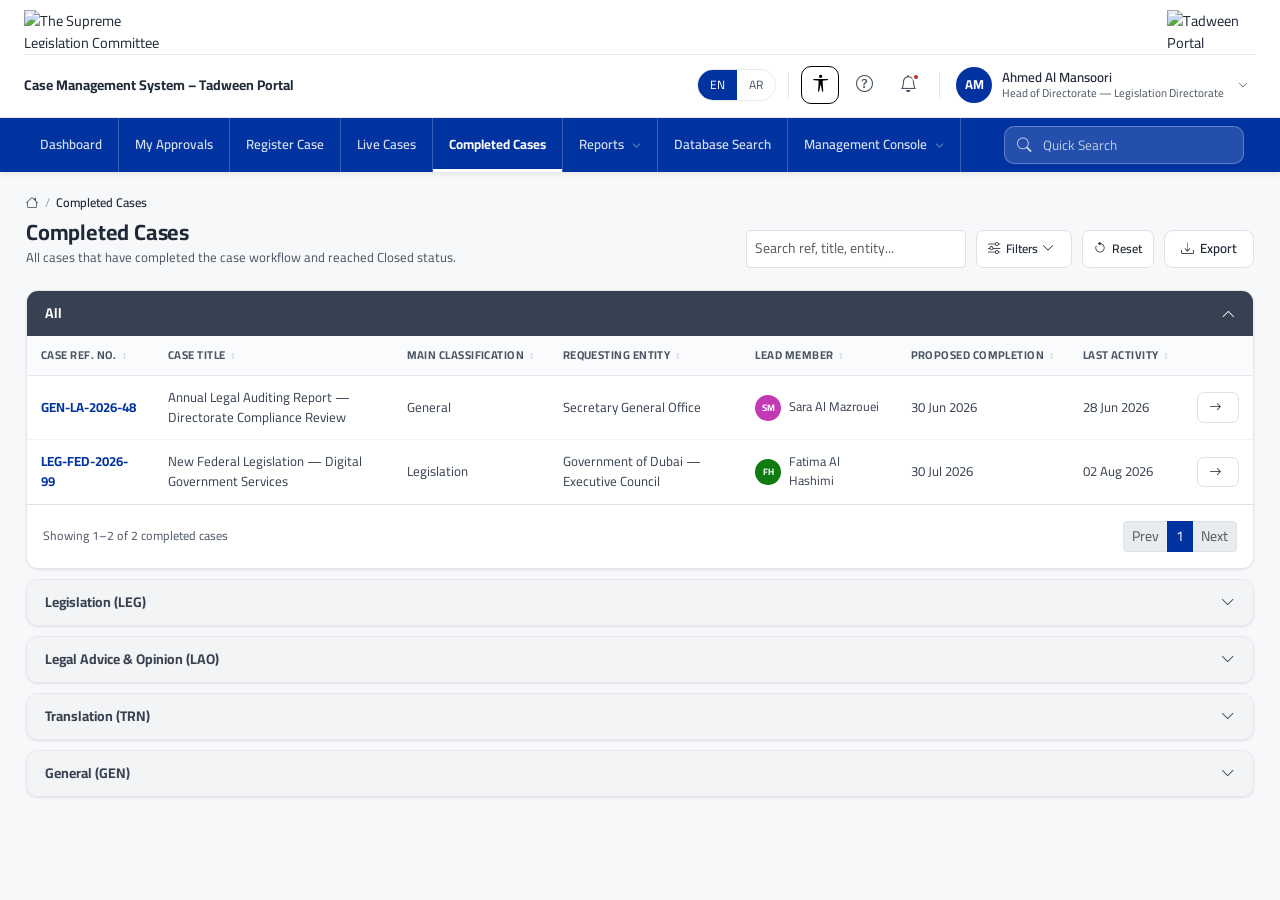
==== commit fd5f1b32: "Live and Completed Cases: classification tabs replaced by accordion sections One section open at a t" ====
--- a/completed-cases.html
+++ b/completed-cases.html
@@ -57,17 +57,32 @@
     </div>
   </div>
 
-  <!-- Classification tabs -->
-  <div class="tab-nav" id="ccClassTabs">
-    <button type="button" class="tab-btn active" data-code="ALL" data-en="All" data-ar="الكل">All</button>
-    <button type="button" class="tab-btn" data-code="LEG" data-en="Legislation (LEG)" data-ar="التشريعات">Legislation (LEG)</button>
-    <button type="button" class="tab-btn" data-code="LAO" data-en="Legal Advice &amp; Opinion (LAO)" data-ar="الفتوى والرأي القانوني">Legal Advice &amp; Opinion (LAO)</button>
-    <button type="button" class="tab-btn" data-code="TRN" data-en="Translation (TRN)" data-ar="الترجمة">Translation (TRN)</button>
-    <button type="button" class="tab-btn" data-code="GEN" data-en="General (GEN)" data-ar="العامة">General (GEN)</button>
+  <!-- Classification accordion (the table card below is moved into the open section by the page script) -->
+  <div class="case-accordion" id="ccAccordion">
+    <div class="acc-item open" data-code="ALL">
+      <button type="button" class="acc-head" aria-expanded="true"><span data-en="All" data-ar="الكل">All</span><i class="bi bi-chevron-down"></i></button>
+      <div class="acc-body flush"></div>
+    </div>
+    <div class="acc-item" data-code="LEG">
+      <button type="button" class="acc-head" aria-expanded="false"><span data-en="Legislation (LEG)" data-ar="التشريعات">Legislation (LEG)</span><i class="bi bi-chevron-down"></i></button>
+      <div class="acc-body flush"></div>
+    </div>
+    <div class="acc-item" data-code="LAO">
+      <button type="button" class="acc-head" aria-expanded="false"><span data-en="Legal Advice &amp; Opinion (LAO)" data-ar="الفتوى والرأي القانوني">Legal Advice &amp; Opinion (LAO)</span><i class="bi bi-chevron-down"></i></button>
+      <div class="acc-body flush"></div>
+    </div>
+    <div class="acc-item" data-code="TRN">
+      <button type="button" class="acc-head" aria-expanded="false"><span data-en="Translation (TRN)" data-ar="الترجمة">Translation (TRN)</span><i class="bi bi-chevron-down"></i></button>
+      <div class="acc-body flush"></div>
+    </div>
+    <div class="acc-item" data-code="GEN">
+      <button type="button" class="acc-head" aria-expanded="false"><span data-en="General (GEN)" data-ar="العامة">General (GEN)</span><i class="bi bi-chevron-down"></i></button>
+      <div class="acc-body flush"></div>
+    </div>
   </div>
 
   <!-- Table -->
-  <div class="table-card" style="border-top-left-radius:0;border-top-right-radius:0;">
+  <div class="table-card" id="ccTableCard">
     <div class="table-scroll">
       <table class="table-modern mb-0" id="completedCasesTable">
         <thead>
--- a/css/styles.css
+++ b/css/styles.css
@@ -129,6 +129,11 @@
 }
 
 .topnav-item { position: relative; }
+/* Let the link fill the full bar height so dropdown tabs (Reports, Management Console) centre like the rest */
+@media (min-width: 901px) {
+  .topnav-item { display: flex; }
+  .topnav-item > .topnav-link { flex: 1; }
+}
 .topnav-dropdown {
   display: none; position: absolute; top: 100%; left: 0; min-width: 260px; background: #fff;
   border-radius: 0 0 10px 10px; box-shadow: var(--slc-shadow-lg); border: 1px solid var(--slc-border); border-top: none;
@@ -432,6 +437,9 @@
 .acc-item.open .acc-head i { transform: rotate(180deg); }
 .acc-body { display: none; padding: 20px; animation: tabFadeIn .18s ease; }
 .acc-item.open .acc-body { display: block; }
+/* Table inside an accordion section (Live / Completed Cases): the section card already supplies the frame */
+.acc-body.flush { padding: 0; }
+.acc-body.flush .table-card { border: none; box-shadow: none; border-radius: 0; margin: 0; }
 @keyframes tabFadeIn { from { opacity: 0; transform: translateY(4px); } to { opacity: 1; transform: translateY(0); } }
 
 /* ---------------------------------------------------------------------- */
